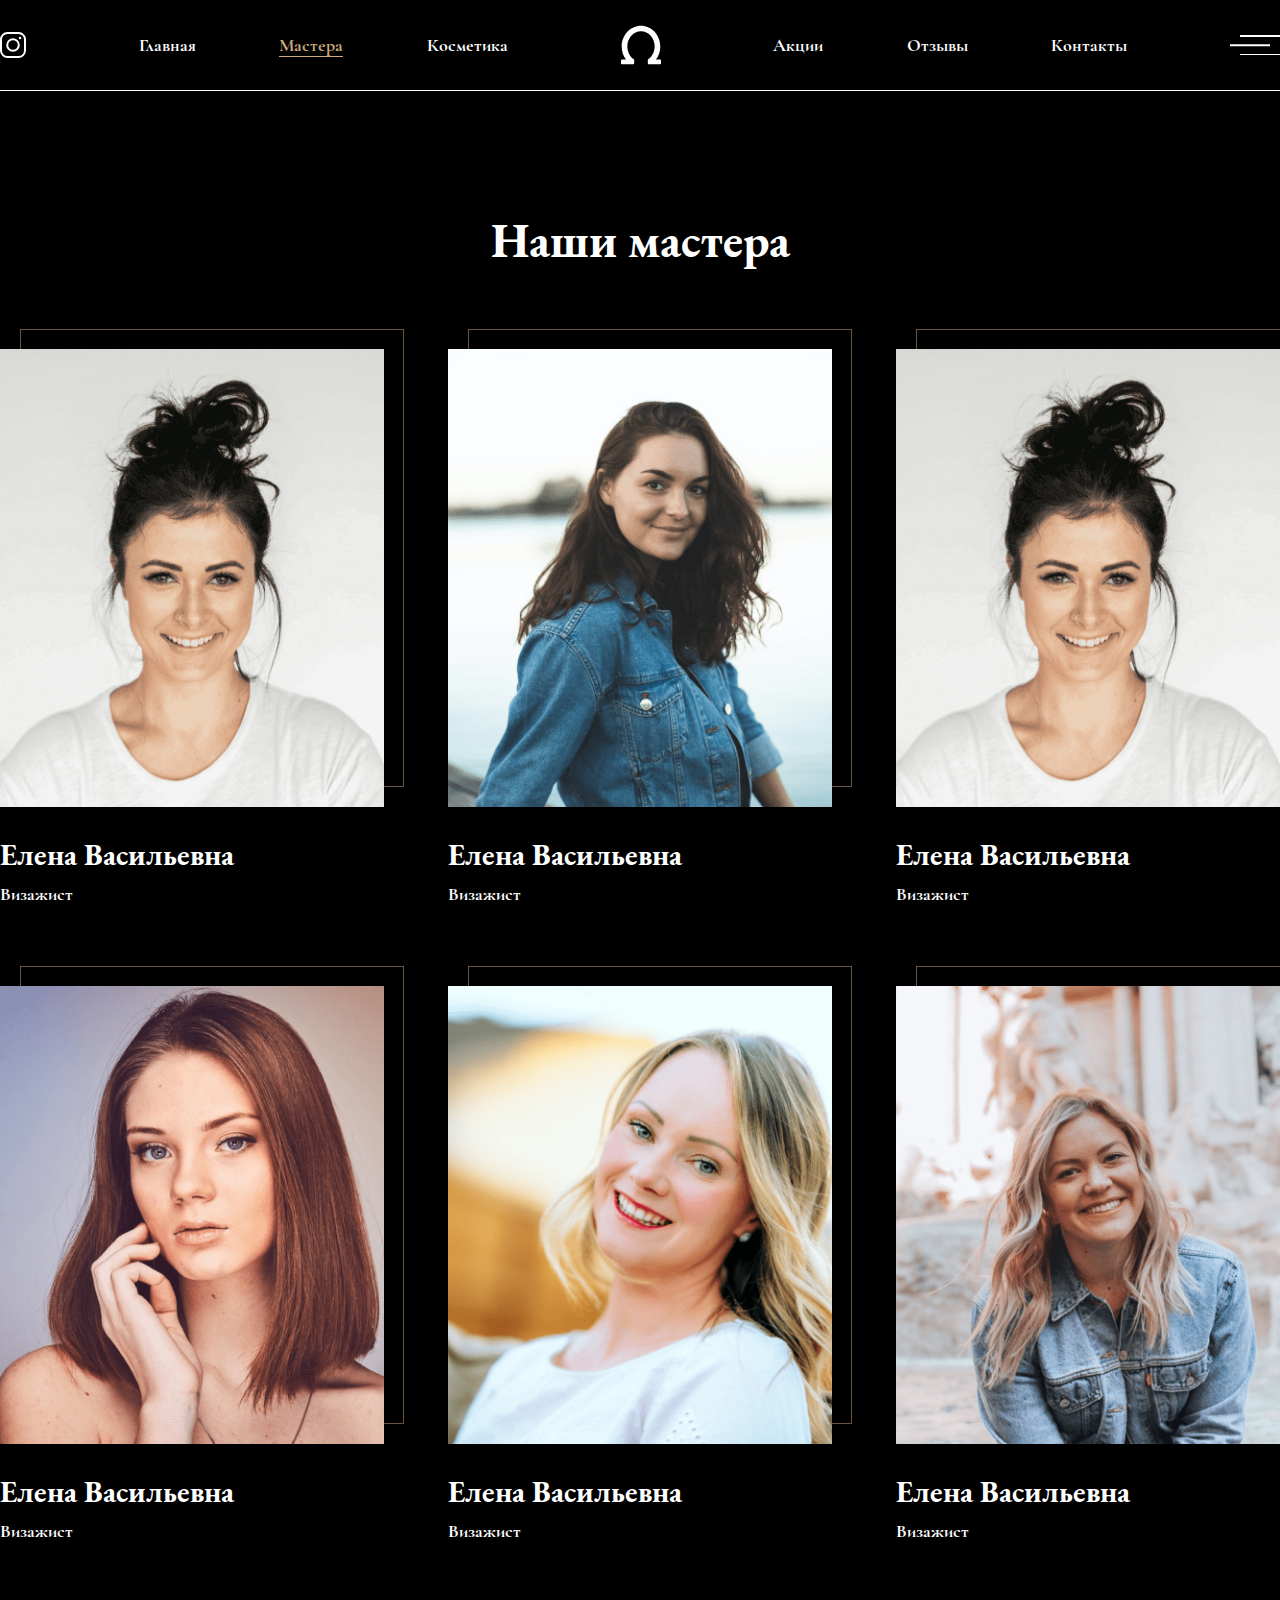
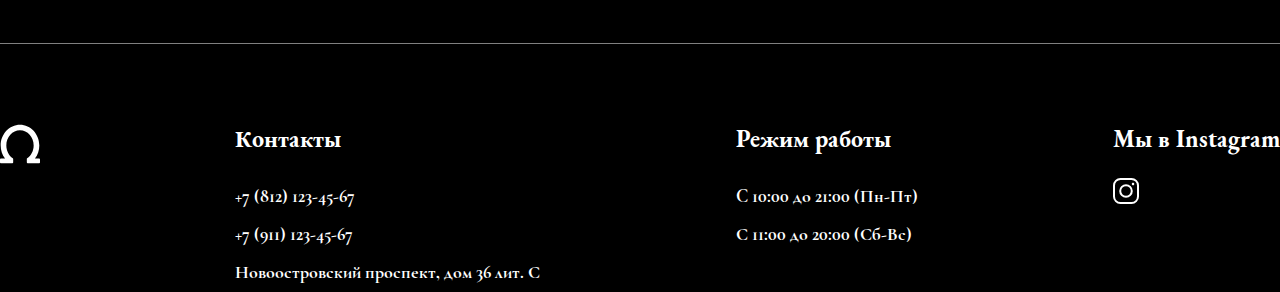
==== ourmasters.html @ 154374a5 "Сделал страницу "Цены на услуги"" ====
<!DOCTYPE html>
<html lang="ru">
<head>
	<meta charset="UTF-8">
	<meta http-equiv="X-UA-Compatible" content="IE=edge">
	<meta name="viewport" content="width=device-width, initial-scale=1.0">
	<link rel="stylesheet" href="css/media.css">
	<link rel="stylesheet" href="css/style.css">
	<title>Delote-Beauty</title>
</head>
<body>

	<header class="header">
		<div class="container">
			<div class="header__items">
				<a href="#" class="social__link"><img src="img/insta.svg" alt=""></a>
				<nav class="nav">
					<a href="index.html" class="nav__link">Главная</a>
					<a href="ourmasters.html" class="nav__link active">Мастера</a>
					<a href="price.html" class="nav__link">Косметика</a>
				</nav>
				<img src="img/logo.svg" alt="">
				<nav class="nav">
					<a href="#" class="nav__link">Акции</a>
					<a href="#" class="nav__link">Отзывы</a>
					<a href="#" class="nav__link">Контакты</a>
				</nav>
				<div class="burger">
					<span></span><span></span><span></span>
				</div>
			</div>
		</div>
		<div class="contact__info">
			<div class="close"><span></span><span></span></div>
			<p>Lorem ipsum dolor sit amet, consectetur adipiscing elit. Ipsum, adipiscing amet in egestas sem dui, arcu faucibus scelerisque. Nisl est felis id volutpat. Sed dolor fermentum amet lectus nibh quis. Tortor donec pellentesque leo ac placerat. Morbi.</p>
			<div class="contact">
				<h2>Контакты</h2>
				<a href="#" class="contact__link">+7 (812) 123-45-67</a>
				<a href="#" class="contact__link">+7 (911) 123-45-67</a>
				<span class="contact__adress">Новоостровский проспект, дом 36 лит. С</span>
			</div>
			<div class="mode">
				<h2>Режим работы</h2>
				<p>C 10:00 до 21:00 (Пн-Пт)</p>
				<p>С 11:00 до 20:00 (Сб-Вс)</p>
			</div>
		</div>
	</header>
	<main class="main">
		<section class="our-masters">
			<div class="container">
				<h2>Наши мастера</h2>
				<div class="product__list">
					<div class="product__card">
						<div class="product__card_img">
							<img src="img/masters1.png" alt="">
						</div>
						<h3>Елена Васильевна</h3>
						<p class="post">Визажист</p>
					</div>
					<div class="product__card">
						<div class="product__card_img">
							<img src="img/masters2.png" alt="">
						</div>
						<h3>Елена Васильевна</h3>
						<p class="post">Визажист</p>
					</div>
					<div class="product__card">
						<div class="product__card_img">
							<img src="img/masters1.png" alt="">
						</div>
						<h3>Елена Васильевна</h3>
						<p class="post">Визажист</p>
					</div>
					<div class="product__card">
						<div class="product__card_img">
							<img src="img/masters4.png" alt="">
						</div>
						<h3>Елена Васильевна</h3>
						<p class="post">Визажист</p>
					</div>
					<div class="product__card">
						<div class="product__card_img">
							<img src="img/masters5.png" alt="">
						</div>
						<h3>Елена Васильевна</h3>
						<p class="post">Визажист</p>
					</div>
					<div class="product__card">
						<div class="product__card_img">
							<img src="img/masters6.png" alt="">
						</div>
						<h3>Елена Васильевна</h3>
						<p class="post">Визажист</p>
					</div>
				</div>
			</div>
		</section>
	</main>
	<footer class="footer">
		<div class="container">
			<ul class="footer__list">
				<li><img src="img/logo.svg" alt=""></li>
				<li>
					<h2>Контакты</h2>
					<a href="#" class="nav__link">+7 (812) 123-45-67</a>
					<a href="#" class="nav__link">+7 (911) 123-45-67</a>
					<p>Новоостровский проспект, дом 36 лит. С</p>
				</li>
				<li>
					<h2>Режим работы</h2>
					<p>C 10:00 до 21:00 (Пн-Пт)</p>
					<p>С 11:00 до 20:00 (Сб-Вс)</p>
				</li>
				<li>
					<h2>Мы в Instagram</h2>
					<a href="#" class="social__link"><img src="img/insta.svg" alt=""></a>
				</li>
			</ul>
		</div>
	</footer>
	<script src="js/script.js"></script>
	<script src="js/contact-info.js"></script>
</body>
</html>
---- css/media.css ----
/* === DESKTOP FIRST === */

/* xl <= Extra extra large (xxl) */
@media (max-width : 1400px) {

}

/* lg <= Extra large (xl) */
@media (max-width : 1200px) {

}

/* md <= Large (lg) */
@media (max-width : 992px) {

}

/* sm <= Medium (md) */
@media (max-width : 768px) {

}

/* xs <= Small (sm) */
@media (max-width : 576px) {

}


/* === MOBILE FIRST === */

/* Custom (xs) */
@media (min-width : 0) {

}

/* Small (sm) */
@media (min-width : 576px) {

}

/* Medium (md) */
@media (min-width : 768px) {

}

/* Large (lg) */
@media (min-width : 992px) {

}

/* Extra large (xl) */
@media (min-width : 1200px) {
	.text {
		font-size: 18px;
	}
}

/* Extra extra large (xxl) */
@media (min-width : 1400px) {
	.text {
		font-size: 22px;
	}
}
---- css/style.css ----
@import url(reset.css);
@import url(text-style.css);

/* Container */ 
.container {
	width: 100%;
	height: 100%;
	max-width: 1300px;
	margin: 0 auto;
}

body {
	display: flex;
	flex-direction: column;
	min-height: 100vh;
	background-color: black;
	color: white;
}
main {
	flex-grow: 1;
}
header , footer {
	flex-grow: 0;
}


/* HEADER */ 
.header__items {
	padding: 25px 0px;
	border-bottom: 1px solid rgba(255, 255, 255, 1);
	display: flex;
	align-items: center;
	justify-content: space-between;
	position: relative;
}
.nav__link {
	font-family: CormorantGaramond;
	font-size: 18px;
	font-weight: 600;
	line-height: 23px;
	letter-spacing: 0em;
	text-align: left;
	color: white;
	margin: 0px 40px;
	transition: all 0.3s ease-in-out;
} 
.nav__link.active {
	color: #CDAA7D;
	border-bottom: 1px solid #CDAA7D;
}
.nav__link:hover , .works__filter_link:hover {
	color: #CDAA7D;
}
.burger {
	width: 40px;
	height: 20px;
	position: relative;
	cursor: pointer;
}
.burger span {
	width: 100%;
	height: 1.5px;
	background-color: white;
	position: absolute;
}
.burger span:first-child {
	top: 0%;
	left: 0%;
}
.burger span:nth-child(2){
	top: 50%;
	left: -10px;
	transform: translateY(-50%);
}
.burger span:last-child{
	bottom : 0 ;
	left: 0%;
}


.contact__info {
	display: none;
	position: absolute;
	top : 0 ; 
	right: 0;
	padding: 40px;
	max-width: 475px;
	min-height: 100vh;
	background-color: black;
	flex-direction: column;
	gap: 60px;
	z-index: 3;
}
.contact__info.active {
	display: flex;
}
.contact__info h2 {
	text-align: left;
}
.close {
	position: relative;
	width: 30px;
	height: 30px;
	cursor: pointer;
}
.close span {
	width: 100%;
	height: 1.5px;
	position: absolute;
	top: 50%;
	left: 0%;
	background-color: white;
}
.close span:first-child {
	transform: translateY(-50%)  rotate(-45deg);
}
.close span:last-child {
	transform: translateY(-50%)  rotate(45deg);
}
.contact__info h2 {
	font-family: Garamond;
	font-size: 24px;
	font-weight: 700;
	line-height: 29px;
	letter-spacing: 0em;
	text-align: left;
}

.contact , .mode {
	display: flex;
	flex-direction: column;
	gap: 20px;
}
.contact__link , .contact__adress {
	font-family: CormorantGaramond;
	font-size: 18px;
	font-weight: 400;
	line-height: 23px;
	letter-spacing: 0em;
	text-align: left;
	color: white;
}

.modal__open {
	animation-name: modal-open;
	animation-duration: 1s;
}
@keyframes modal-open {
	0% {
		transform: translateX(100%);
	}
	100% {
		transform: translateX(0%);
	}
}

.modal__close {
	animation-name: modal-close;
	animation-duration: 1s;
}
@keyframes modal-close {
	0% {
		transform: translateX(0%);
	}
	100% {
		transform: translateX(100%);
	}
}



/* main */ 

section:not(section.master-sect){
	margin-top: 120px;
}


.master-sect {
	width: 100%;
	height: 100vh;
	background-image: url(../img/master-sect.png);
	background-repeat: no-repeat;
	background-position: center;
	background-size: cover;
}
.master-sect__items {
	padding : 100px 0px;
	height: 100%;
	display: flex;
	flex-direction: column;
	align-items: center;
}
.master-sect__items h1 {
	display: flex;
	flex-grow: 1;
	align-items: center;
	justify-content: center;
}
.mouse-down {
	display: flex;
	align-items: center;
	gap: 20px;
}


/* reviews */ 

.reviews__items {
	display: flex;
	flex-direction: column;
	align-items: center;
	gap: 60px;
}
.reviews__items p {
	font-family: CormorantGaramond;
	font-size: 27px;
	font-weight: 700;
	line-height: 35px;
	letter-spacing: 0em;
	text-align: center;
}


/* product */ 

.product__list {
	width: 100%;
	display: flex;
	flex-wrap: wrap;
	justify-content: space-between;
	gap: 80px 0px ;
}
.product__card {
	flex-basis: 30%;
	transition: all 0.6 ease-in-out;
}
.product__card_img {
	width: 100%;
	position: relative;
}
.product__card_img img {
	width: 100%;
	position: relative;
	z-index: 2;
}
.product__card_img::after {
	content: "";
	
	width: 100%;
	max-width: 395px;
	height: 100%;
	border: 1px solid rgba(205, 170, 125, 1);
	display: block;
	position: absolute;
	top: -20px;
	right: -20px;
	opacity: 0.5;
}
.product__card h3 {
	text-align: center;
	margin-top: 30px;
}


/* partners */ 
.partners__list {
	width: 100%;
	display: flex;
	flex-wrap: wrap;
	align-items: center;
	justify-content: space-between;
}


/* works */ 
.works__items {
	display: flex;
	flex-direction: column;
	gap: 60px;
}
.works__filter {
	width: 100%;
	display: flex;
	align-items: center;
	justify-content: center;
	gap: 60px;
}
.works__filter_link {
	cursor: pointer;
	font-family: CormorantGaramond;
	font-size: 24px;
	font-weight: 400;
	line-height: 31px;
	letter-spacing: 0em;
	text-align: center;
	transition: all 0.6s ;
}

.works__content {
	width: 100%;
	display: flex;
	flex-wrap: wrap;
	justify-content: space-between;
	gap: 30px 0px ;
}
.works__card {
	max-width: 32%;
}

.hide img {
	animation-name: hide;
	animation-duration: 2s;
	animation-fill-mode: forwards;
}
@keyframes hide {
	to {
		opacity: 0;
		width: 0;
		height: 0;
		margin: 0;
		display: none;
	}
}



/* footer */ 

.footer {
	margin-top: 100px;
}
.footer__list {
	width: 100%;
	display: flex;
	flex-wrap: wrap;
	justify-content: space-between;
	gap: 40px 0px ;
	border-top: 1px solid rgba(255, 255, 255, 0.5) ;
	padding-top: 80px;
}
.footer__list li {
	display: flex;
	flex-direction: column;
}
.footer__list li h2 {
	font-family: Garamond;
	font-size: 24px;
	font-weight: 700;
	line-height: 29px;
	letter-spacing: 0em;
	text-align: left;
	margin-bottom: 25px;
}
.footer__list .nav__link {
	margin: 7.5px 0px;
}
.footer__list  p {
	font-family: CormorantGaramond;
	font-size: 18px;
	font-weight: 400;
	line-height: 23px;
	letter-spacing: 0em;
	text-align: left;
	margin: 7.5px 0px;
}


/* our masters */ 
.our-masters .product__card h3 {
	text-align: left;
}
.post {
	margin-top: 10px;
	font-family: CormorantGaramond;
	font-size: 18px;
	font-weight: 400;
	line-height: 23px;
	letter-spacing: 0em;
	text-align: left;
}


/* price */ 

.price__card {
	display: flex;
	align-items: center;
	justify-content: space-between;
	margin-bottom: 80px;
}
.price__card:nth-child(even) .price__img {
	order : 2 ;
}
.price__card:nth-child(even) .price__list {
	order : 1 ;
}
.price__img {
	width: 100%;
	max-width: 50%;
	height: 100%;
}
.price__list {
	width: 100%;
	max-width: 40%;
	display: flex;
	flex-direction: column;
}

.price__list li {
	margin-top: 20px;
	padding: 20px 0px;
	border-bottom: 1px solid rgba(255, 255, 255, 0.5)
}
.price__list li h3 {
	font-family: CormorantGaramond;
	font-size: 27px;
	font-weight: 700;
	line-height: 35px;
	letter-spacing: 0em;
	text-align: left;
	width: 100%;
	display: flex;
	align-items: center;
	justify-content: space-between;
	margin-bottom: 10px;
}
.price__money {
	font-family: CormorantGaramond;
	font-size: 27px;
	font-weight: 700;
	line-height: 35px;
	letter-spacing: 0em;
	text-align: right;
}
.services {
	font-family: CormorantGaramond;
	font-size: 18px;
	font-weight: 400;
	line-height: 23px;
	letter-spacing: 0em;
	text-align: left;
}
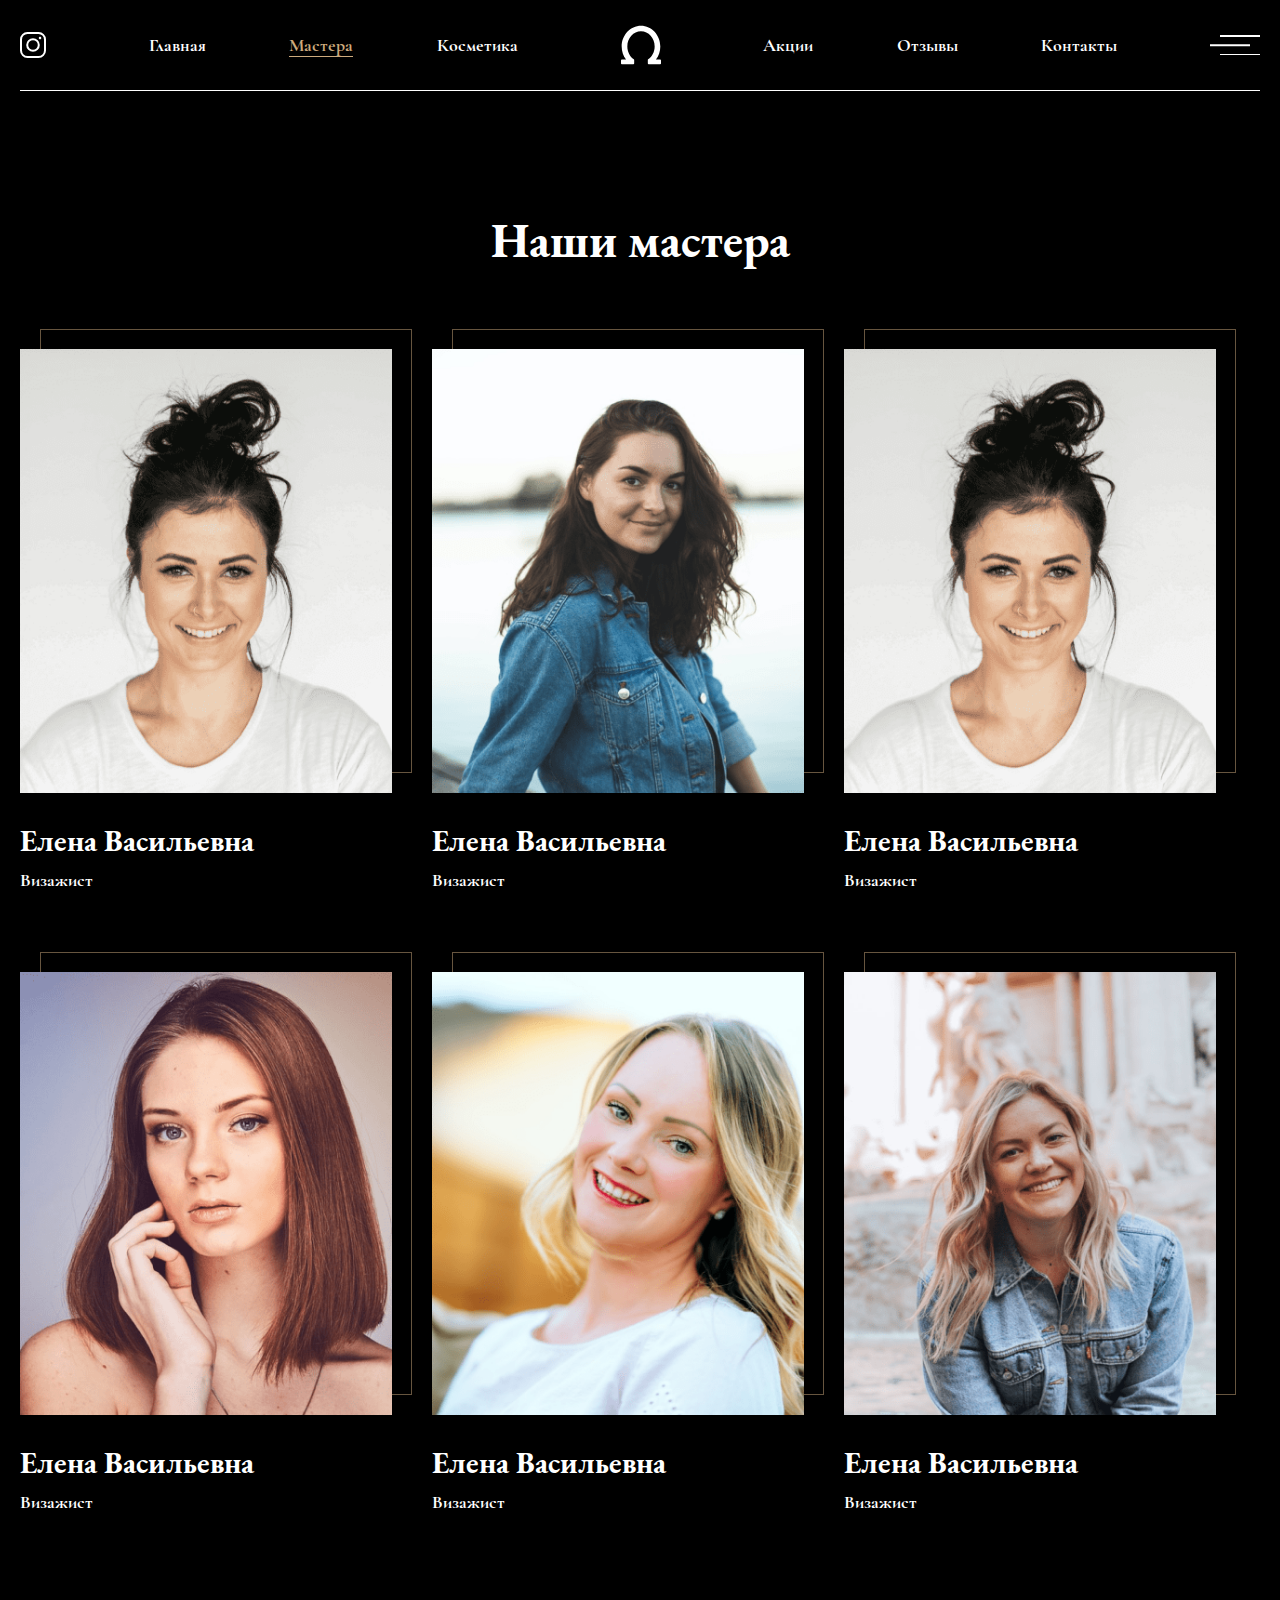
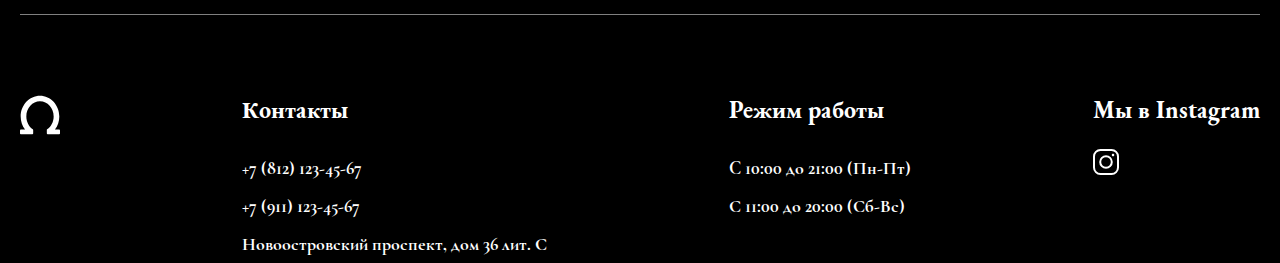
==== commit 159bdb29: "Добавил  адаптивности" ====
--- a/ourmasters.html
+++ b/ourmasters.html
@@ -4,8 +4,8 @@
 	<meta charset="UTF-8">
 	<meta http-equiv="X-UA-Compatible" content="IE=edge">
 	<meta name="viewport" content="width=device-width, initial-scale=1.0">
+	<link rel="stylesheet" href="css/style.css">
 	<link rel="stylesheet" href="css/media.css">
-	<link rel="stylesheet" href="css/style.css">
 	<title>Delote-Beauty</title>
 </head>
 <body>
--- a/css/style.css
+++ b/css/style.css
@@ -15,6 +15,7 @@
 	min-height: 100vh;
 	background-color: black;
 	color: white;
+	overflow-x: hidden;
 }
 main {
 	flex-grow: 1;
@@ -77,6 +78,10 @@
 	left: 0%;
 }
 
+.social__link {
+	min-width: 20px;
+	min-height: 20px;
+}
 
 .contact__info {
 	display: none;
@@ -228,12 +233,12 @@
 	width: 100%;
 	display: flex;
 	flex-wrap: wrap;
-	justify-content: space-between;
-	gap: 80px 0px ;
+	gap: 80px 40px ;
 }
 .product__card {
 	flex-basis: 30%;
-	transition: all 0.6 ease-in-out;
+	min-height: 200px;
+	min-width: 200px;
 }
 .product__card_img {
 	width: 100%;
@@ -335,7 +340,7 @@
 	display: flex;
 	flex-wrap: wrap;
 	justify-content: space-between;
-	gap: 40px 0px ;
+	gap: 40px 10px ;
 	border-top: 1px solid rgba(255, 255, 255, 0.5) ;
 	padding-top: 80px;
 }
--- a/css/media.css
+++ b/css/media.css
@@ -5,24 +5,80 @@
 
 }
 
-/* lg <= Extra large (xl) */
-@media (max-width : 1200px) {
 
+@media (max-width : 1300px) {
+	.container {
+		padding: 0px 20px;
+	}
+}
+
+@media (max-width : 1025px) {
+	.nav__link {
+		margin: 0px 10px;
+	}
 }
 
 /* md <= Large (lg) */
 @media (max-width : 992px) {
-
+	.product__list {
+		justify-content: center;
+	}
 }
 
 /* sm <= Medium (md) */
 @media (max-width : 768px) {
+	h1 {
+		font-size: 55px;
+	}
+	h2 {
+		font-size: 30px;
+	}
+	h3 {
+		font-size: 24px;
+	}
 
+
+	.nav__link {
+		font-size: 16px;
+	}
+	.reviews__items p {
+		font-size: 22px;
+	}
+	.works__filter {
+		gap: 60px 15px;
+		flex-wrap: wrap;
+	}
+	.works__filter_link {
+		font-size: 18px;
+	}
+	
+	.partners {
+		display: none;
+	}
+
+	.price__card {
+		flex-wrap: wrap;
+	}
+	.price__card:nth-child(even) .price__img {
+		order: 1;
+	}
+	.price__img  {
+		margin: 20px 0px;
+		max-width: 100%;
+	}
+	.price__img img {
+		width: 100%;
+	}
+	.price__list  {
+		max-width: 100%;
+	}
 }
 
 /* xs <= Small (sm) */
 @media (max-width : 576px) {
-
+	.nav__link {
+		font-size: 14px;
+	}
 }
 
 
